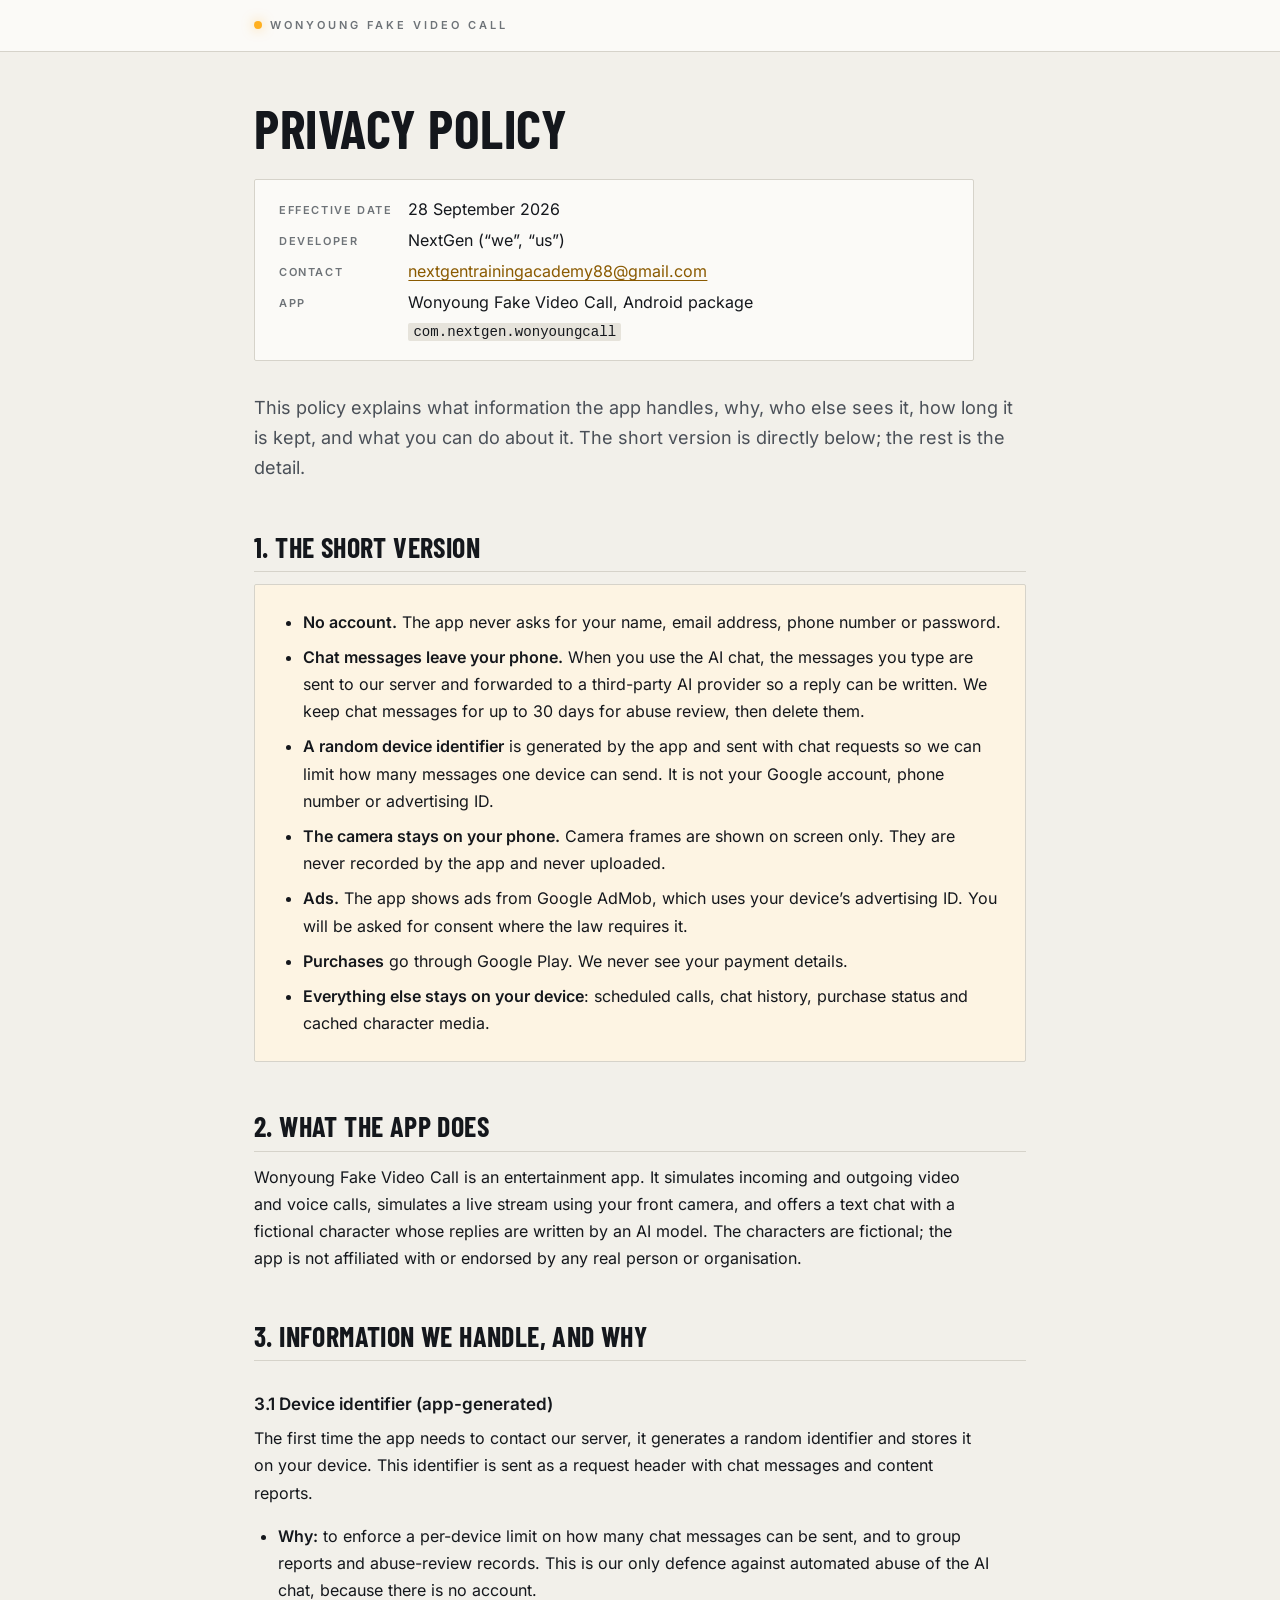
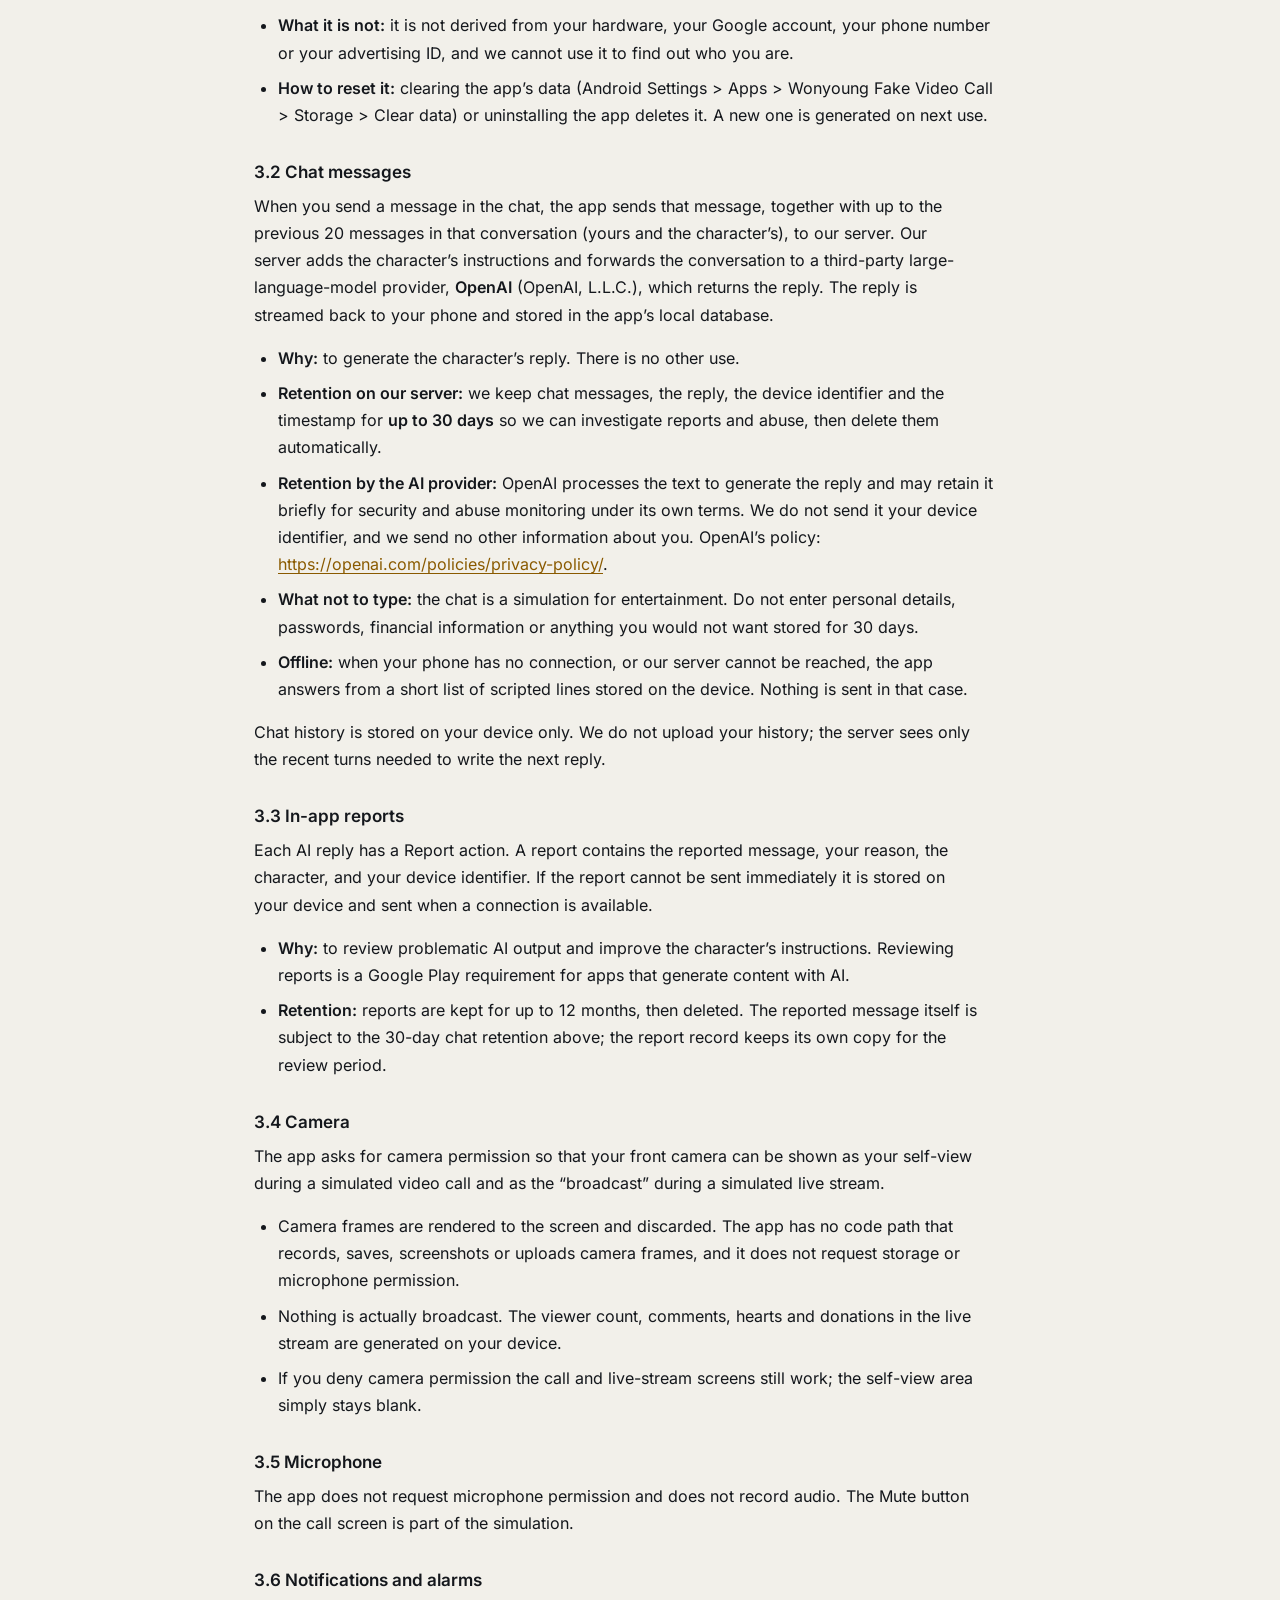
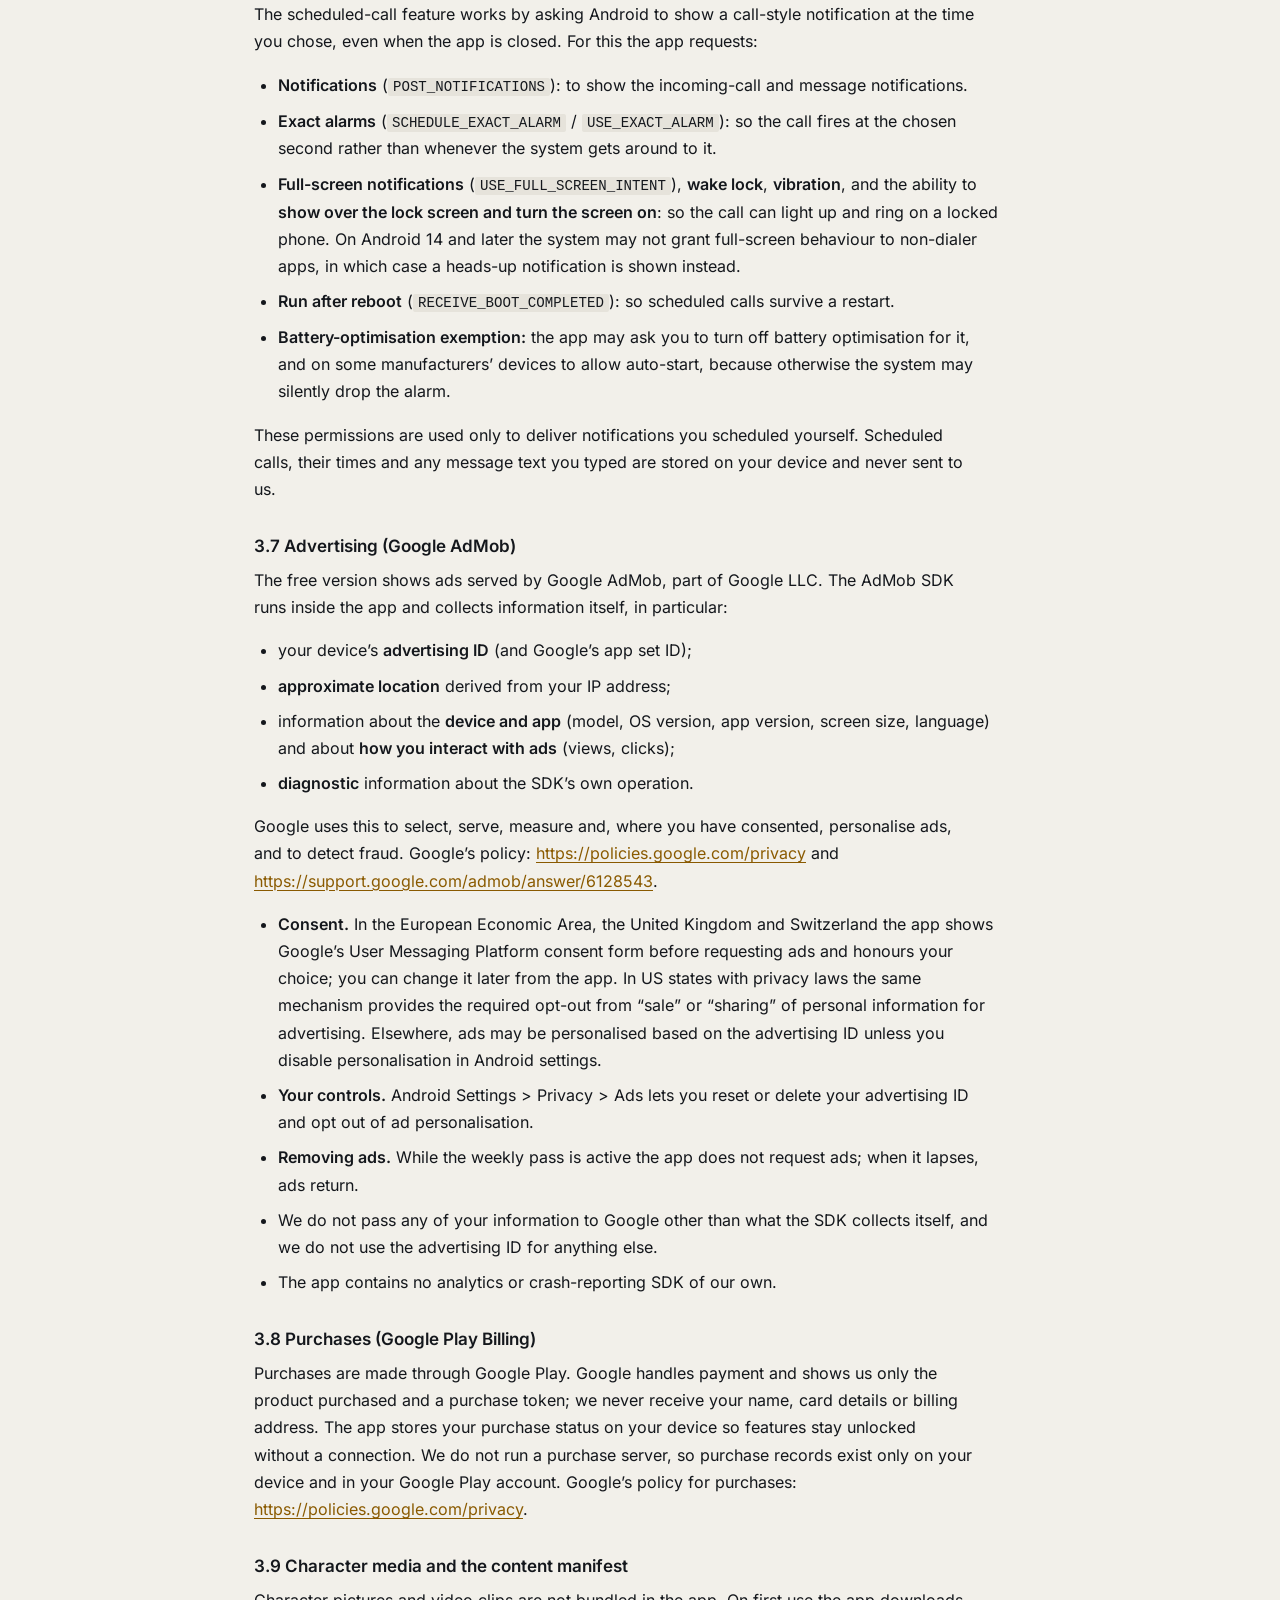
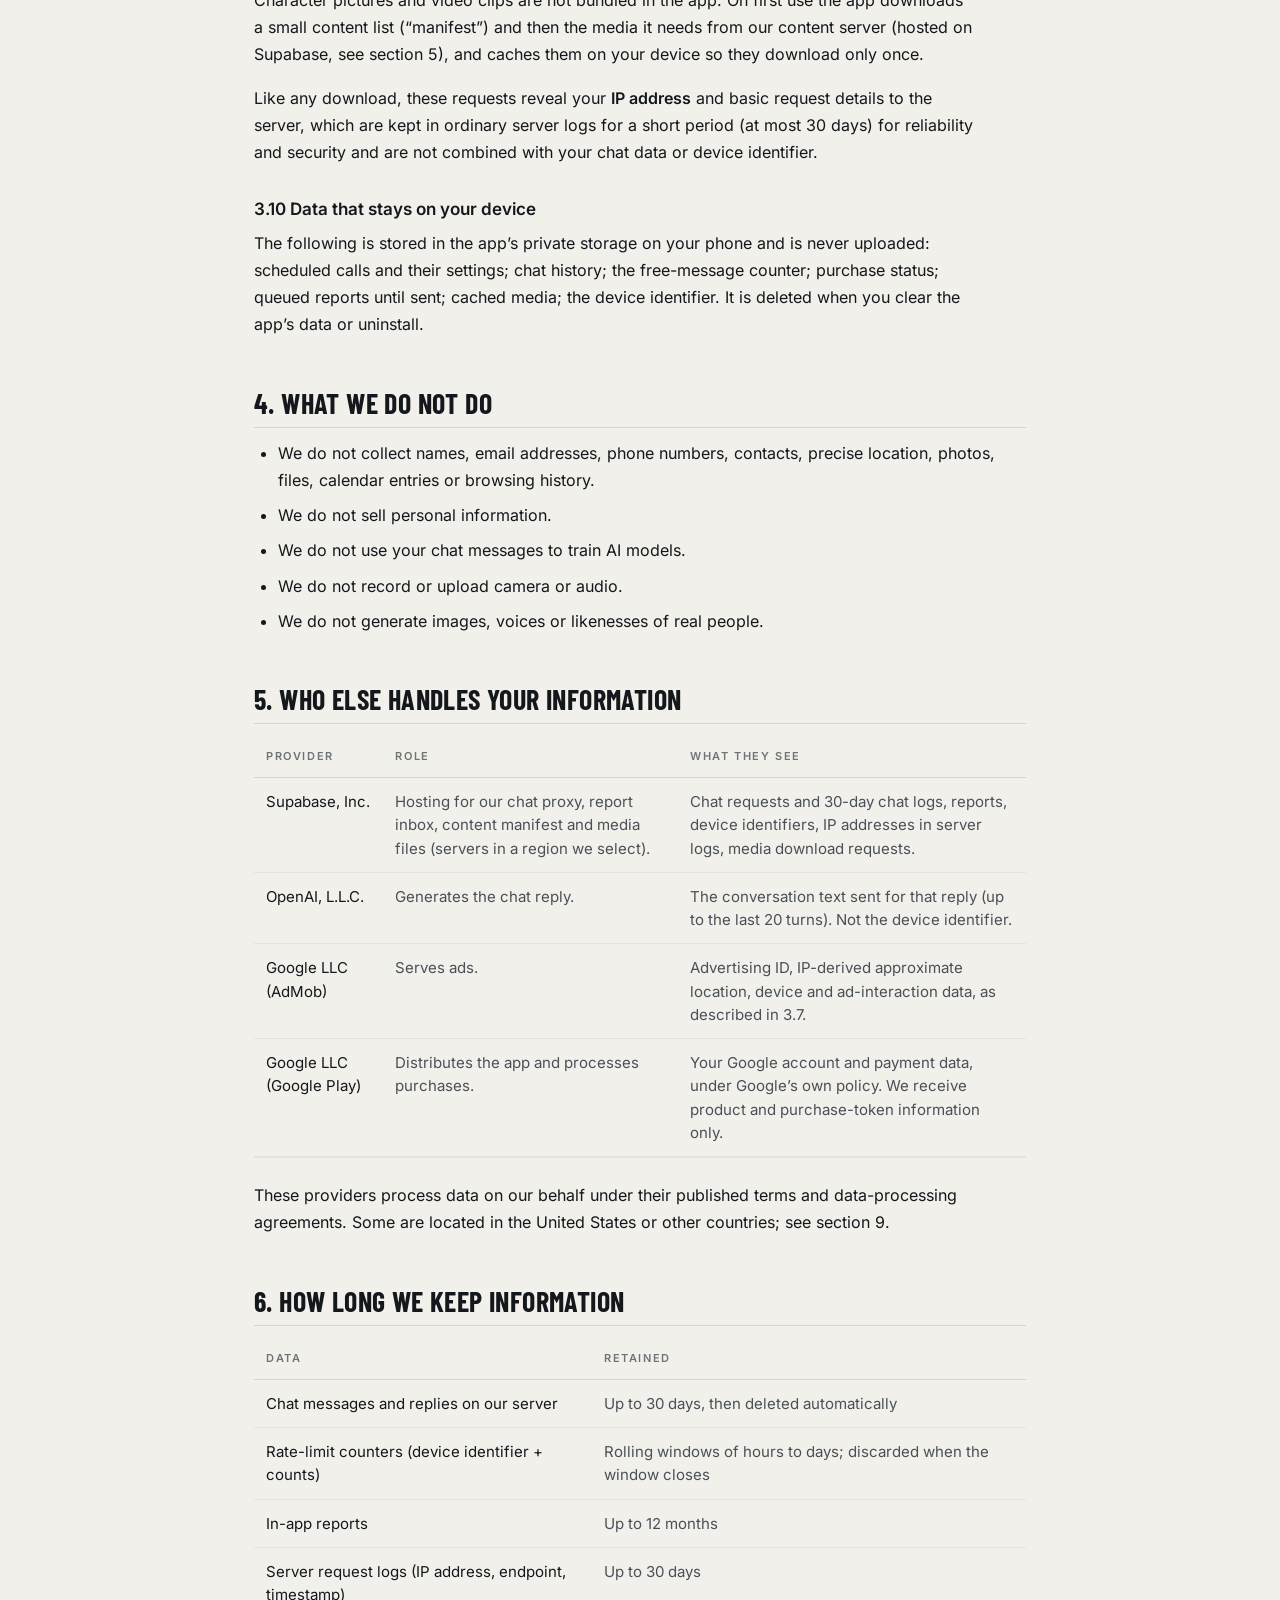
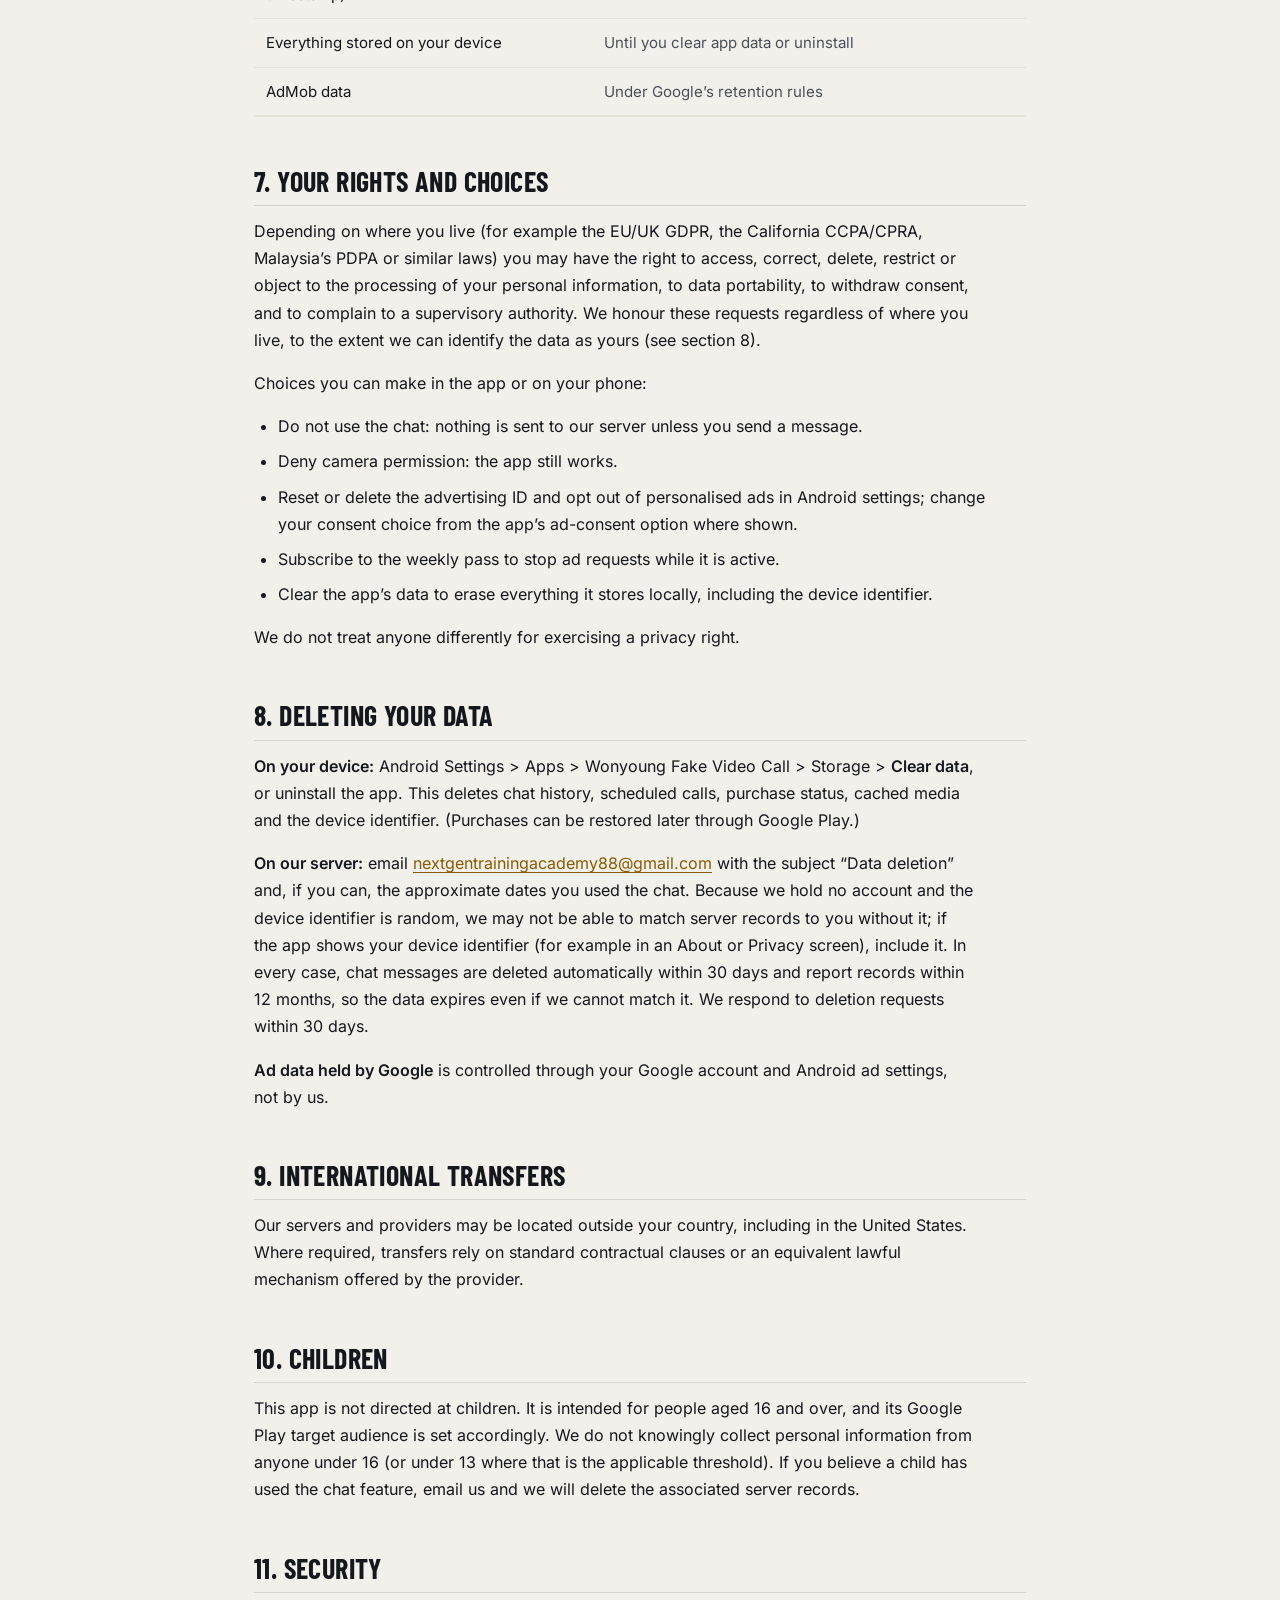
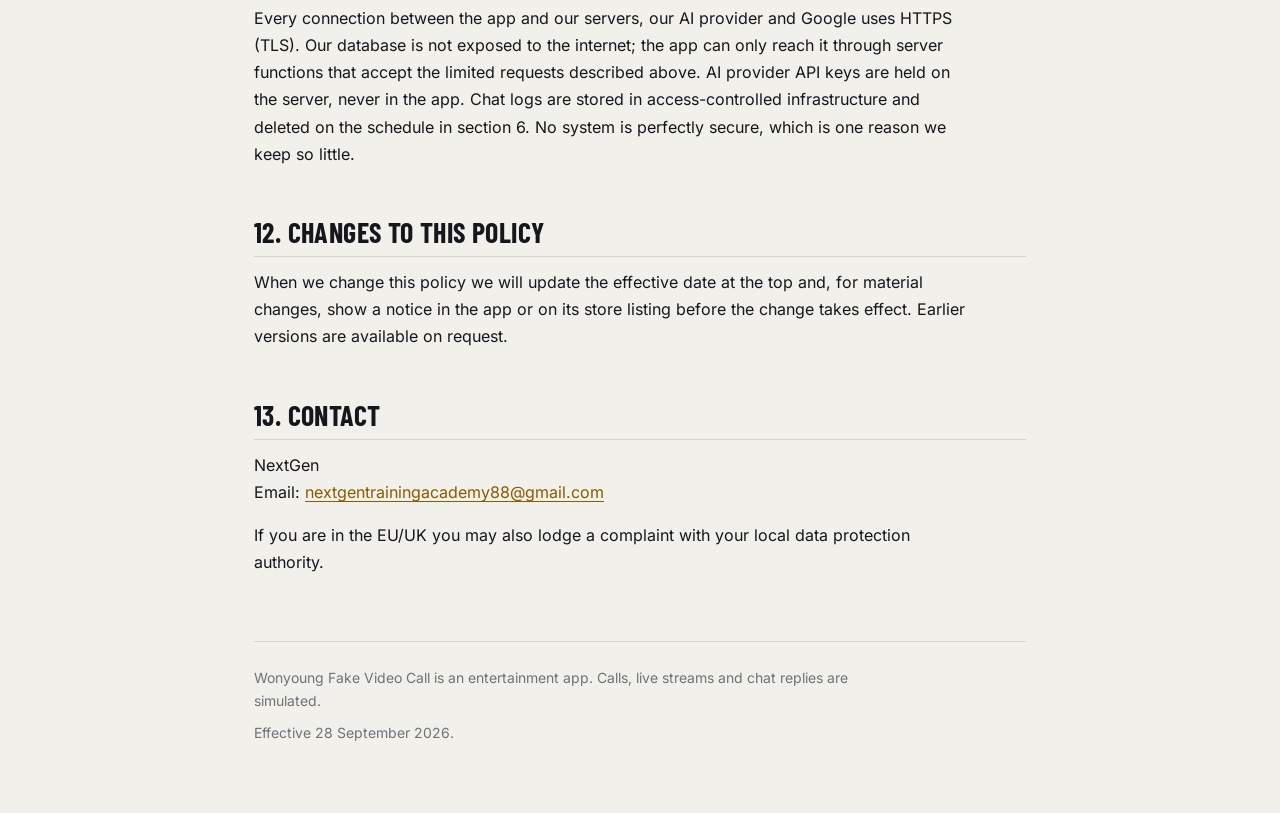
==== wonyoung-fake-video-call/index.html @ 7d5d4f6b "Add Wonyoung Fake Video Call privacy policy Co-Authored-By: Claude Opus 5.5 (1M context) <noreply@an" ====
<!doctype html>
<html lang="en">
<head>
<meta charset="utf-8">
<meta name="viewport" content="width=device-width, initial-scale=1">
<title>Privacy Policy — Wonyoung Fake Video Call</title>
<meta name="description" content="Privacy policy for the Wonyoung Fake Video Call Android app: what the app handles, why, who else sees it, how long it is kept, and how to delete it.">
<meta name="robots" content="index, follow">
<link rel="stylesheet" href="fonts.css">
<style>
/* ─────────────────────────────────────────────────────────────────────────
   The printed timetable, not the lit board. Same world as the app
   (src/design/tokens.ts) but inverted for its real use scene: a long legal
   text, read on a phone in daylight or by a reviewer on a desktop, and
   printed as often as it is read. Light by default, dark when the reader
   asks for it. Legibility outranks expression on this page.

   This folder is the deployable unit — index.html plus fonts.css. Copy the
   whole folder to a public host; nothing else is required and nothing is
   fetched from the network.
   ───────────────────────────────────────────────────────────────────────── */
:root{
  --u1:4px; --u2:8px; --u3:12px; --u4:16px; --u6:24px;
  --u8:32px; --u10:40px; --u12:48px; --u16:64px;

  --paper:#F2F0EA;        /* painted letter white, now the ground */
  --paper-raised:#FBFAF7;
  --rule:#D6D3CA;
  --rule-soft:#E6E3DB;
  --ink:#14171C;
  --ink-dim:#4A5058;
  --ink-faint:#6E7378;    /* brushed steel */
  --amber:#8A5A00;        /* the pending lamp, darkened to carry text on paper */
  --amber-lamp:#FFB020;
  --accent-bg:#FDF4E3;

  --font-flap:"Barlow Condensed","Arial Narrow",Haettenschweiler,sans-serif-condensed,sans-serif;
  --font-body:"Inter","Segoe UI",Roboto,system-ui,sans-serif;
  --measure:72ch;
}
@media (prefers-color-scheme:dark){
  :root{
    --paper:#0E1013; --paper-raised:#191C21;
    --rule:#3A3E43; --rule-soft:#22262C;
    --ink:#F2F0EA; --ink-dim:#9BA0A6; --ink-faint:#878C93;
    --amber:#FFB020; --accent-bg:#191C21;
  }
}

*,*::before,*::after{box-sizing:border-box}
html{-webkit-text-size-adjust:100%}
body{
  margin:0;background:var(--paper);color:var(--ink);
  font-family:var(--font-body);font-size:16px;line-height:1.7;
}
::selection{background:var(--amber-lamp);color:#0A0C0E}
:focus-visible{outline:2px solid var(--amber);outline-offset:2px}

a{color:var(--amber);text-decoration:underline;text-underline-offset:3px;text-decoration-thickness:1px}
a:hover{text-decoration-thickness:2px}

/* Frame header — the one piece of the board that survives onto paper. */
.frame{background:var(--paper-raised);border-bottom:1px solid var(--rule)}
.frame-inner{max-width:820px;margin:0 auto;padding:var(--u4) var(--u6);display:flex;align-items:center;gap:var(--u2)}
.lamp{width:var(--u2);height:var(--u2);border-radius:999px;background:var(--amber-lamp);flex:none;box-shadow:0 0 var(--u3) rgba(255,176,32,.5)}
.board-name{font-weight:600;font-size:11px;letter-spacing:3px;text-transform:uppercase;color:var(--ink-faint)}

main{max-width:820px;margin:0 auto;padding:var(--u12) var(--u6) var(--u16)}

h1{
  font-family:var(--font-flap);font-weight:700;
  font-size:clamp(34px,6.5vw,54px);line-height:1.02;letter-spacing:.5px;
  text-transform:uppercase;margin:0 0 var(--u6);
}
h2{
  font-family:var(--font-flap);font-weight:700;
  font-size:clamp(22px,3.2vw,28px);line-height:1.15;letter-spacing:.4px;
  text-transform:uppercase;margin:var(--u12) 0 var(--u3);
  padding-bottom:var(--u2);border-bottom:1px solid var(--rule);
}
h3{
  font-family:var(--font-body);font-weight:600;font-size:17px;line-height:1.4;
  margin:var(--u8) 0 var(--u2);color:var(--ink);
}
/* The policy quotes full URLs inline; without this they push the page wide on a phone. */
p,li,td,dd{overflow-wrap:anywhere}
p,li{max-width:var(--measure)}
p{margin:0 0 var(--u4)}
ul{margin:0 0 var(--u4);padding-left:var(--u6)}
li{margin-bottom:var(--u2)}
strong{font-weight:600}
code{
  font-family:ui-monospace,SFMono-Regular,Menlo,Consolas,monospace;
  font-size:.88em;background:var(--rule-soft);padding:1px 5px;border-radius:2px;
}

/* Masthead block: the identity fields. */
.meta{
  background:var(--paper-raised);border:1px solid var(--rule);border-radius:2px;
  padding:var(--u4) var(--u6);margin:0 0 var(--u8);max-width:var(--measure);
}
.meta dl{margin:0;display:grid;grid-template-columns:auto 1fr;gap:var(--u1) var(--u4)}
.meta dt{font-weight:600;font-size:11px;letter-spacing:1.6px;text-transform:uppercase;color:var(--ink-faint);padding-top:5px}
.meta dd{margin:0}

.standfirst{font-size:18px;line-height:1.65;color:var(--ink-dim)}

/* The short version earns the one tinted panel on the page. */
.summary{
  background:var(--accent-bg);border:1px solid var(--rule);border-radius:2px;
  padding:var(--u6);margin:0 0 var(--u4);
}
.summary ul{margin:0;padding-left:var(--u6)}
.summary li:last-child{margin-bottom:0}

.scroller{overflow-x:auto;margin:0 0 var(--u6);border-bottom:1px solid var(--rule-soft)}
table{border-collapse:collapse;width:100%;min-width:520px;font-size:15px;line-height:1.55}
th{
  text-align:left;font-weight:600;font-size:11px;letter-spacing:1.6px;text-transform:uppercase;
  color:var(--ink-faint);padding:var(--u3);border-bottom:1px solid var(--rule);vertical-align:bottom;
}
td{padding:var(--u3);border-bottom:1px solid var(--rule-soft);color:var(--ink-dim);vertical-align:top}
td:first-child{color:var(--ink);font-weight:500}

hr{border:0;border-top:1px solid var(--rule);margin:var(--u12) 0}

footer{border-top:1px solid var(--rule);margin-top:var(--u16);padding-top:var(--u6);color:var(--ink-faint);font-size:14px}
footer p{margin:0 0 var(--u2)}

@media (max-width:640px){
  main{padding:var(--u8) var(--u4) var(--u12)}
  .frame-inner{padding:var(--u3) var(--u4)}
  .meta{padding:var(--u4)}
  .meta dl{grid-template-columns:1fr;gap:0}
  .meta dt{padding-top:var(--u2)}
  .summary{padding:var(--u4)}
  body{font-size:16px}
}

@media print{
  :root{--paper:#fff;--paper-raised:#fff;--ink:#000;--ink-dim:#222;--ink-faint:#555;--amber:#000;--accent-bg:#fff;--rule:#bbb;--rule-soft:#ddd}
  body{font-size:10.5pt;line-height:1.5}
  main{max-width:none;padding:0}
  .frame{border-bottom:1px solid #bbb}
  .lamp{box-shadow:none;border:1px solid #666}
  h2{page-break-after:avoid}
  h2,h3{page-break-inside:avoid}
  tr,li{page-break-inside:avoid}
  a{color:#000}
  a[href^="http"]::after{content:" (" attr(href) ")";font-size:8pt;color:#555;word-break:break-all}
  .summary{border:1px solid #bbb}
}
</style>
</head>
<body>

<header class="frame">
  <div class="frame-inner">
    <span class="lamp" aria-hidden="true"></span>
    <span class="board-name">Wonyoung Fake Video Call</span>
  </div>
</header>

<main>
  <h1>Privacy Policy</h1>

  <div class="meta">
    <dl>
      <dt>Effective date</dt><dd>28 September 2026</dd>
      <dt>Developer</dt><dd>NextGen (&ldquo;we&rdquo;, &ldquo;us&rdquo;)</dd>
      <dt>Contact</dt><dd><a href="mailto:nextgentrainingacademy88@gmail.com">nextgentrainingacademy88@gmail.com</a></dd>
      <dt>App</dt><dd>Wonyoung Fake Video Call, Android package <code>com.nextgen.wonyoungcall</code></dd>
    </dl>
  </div>

  <p class="standfirst">This policy explains what information the app handles, why, who else sees it, how long it is kept, and what you can do about it. The short version is directly below; the rest is the detail.</p>

  <h2>1. The short version</h2>
  <div class="summary">
    <ul>
      <li><strong>No account.</strong> The app never asks for your name, email address, phone number or password.</li>
      <li><strong>Chat messages leave your phone.</strong> When you use the AI chat, the messages you type are sent to our server and forwarded to a third-party AI provider so a reply can be written. We keep chat messages for up to 30 days for abuse review, then delete them.</li>
      <li><strong>A random device identifier</strong> is generated by the app and sent with chat requests so we can limit how many messages one device can send. It is not your Google account, phone number or advertising ID.</li>
      <li><strong>The camera stays on your phone.</strong> Camera frames are shown on screen only. They are never recorded by the app and never uploaded.</li>
      <li><strong>Ads.</strong> The app shows ads from Google AdMob, which uses your device&rsquo;s advertising ID. You will be asked for consent where the law requires it.</li>
      <li><strong>Purchases</strong> go through Google Play. We never see your payment details.</li>
      <li><strong>Everything else stays on your device</strong>: scheduled calls, chat history, purchase status and cached character media.</li>
    </ul>
  </div>

  <h2>2. What the app does</h2>
  <p>Wonyoung Fake Video Call is an entertainment app. It simulates incoming and outgoing video and voice calls, simulates a live stream using your front camera, and offers a text chat with a fictional character whose replies are written by an AI model. The characters are fictional; the app is not affiliated with or endorsed by any real person or organisation.</p>

  <h2>3. Information we handle, and why</h2>

  <h3>3.1 Device identifier (app-generated)</h3>
  <p>The first time the app needs to contact our server, it generates a random identifier and stores it on your device. This identifier is sent as a request header with chat messages and content reports.</p>
  <ul>
    <li><strong>Why:</strong> to enforce a per-device limit on how many chat messages can be sent, and to group reports and abuse-review records. This is our only defence against automated abuse of the AI chat, because there is no account.</li>
    <li><strong>What it is not:</strong> it is not derived from your hardware, your Google account, your phone number or your advertising ID, and we cannot use it to find out who you are.</li>
    <li><strong>How to reset it:</strong> clearing the app&rsquo;s data (Android Settings &gt; Apps &gt; Wonyoung Fake Video Call &gt; Storage &gt; Clear data) or uninstalling the app deletes it. A new one is generated on next use.</li>
  </ul>

  <h3>3.2 Chat messages</h3>
  <p>When you send a message in the chat, the app sends that message, together with up to the previous 20 messages in that conversation (yours and the character&rsquo;s), to our server. Our server adds the character&rsquo;s instructions and forwards the conversation to a third-party large-language-model provider, <strong>OpenAI</strong> (OpenAI, L.L.C.), which returns the reply. The reply is streamed back to your phone and stored in the app&rsquo;s local database.</p>
  <ul>
    <li><strong>Why:</strong> to generate the character&rsquo;s reply. There is no other use.</li>
    <li><strong>Retention on our server:</strong> we keep chat messages, the reply, the device identifier and the timestamp for <strong>up to 30 days</strong> so we can investigate reports and abuse, then delete them automatically.</li>
    <li><strong>Retention by the AI provider:</strong> OpenAI processes the text to generate the reply and may retain it briefly for security and abuse monitoring under its own terms. We do not send it your device identifier, and we send no other information about you. OpenAI&rsquo;s policy: <a href="https://openai.com/policies/privacy-policy/">https://openai.com/policies/privacy-policy/</a>.</li>
    <li><strong>What not to type:</strong> the chat is a simulation for entertainment. Do not enter personal details, passwords, financial information or anything you would not want stored for 30 days.</li>
    <li><strong>Offline:</strong> when your phone has no connection, or our server cannot be reached, the app answers from a short list of scripted lines stored on the device. Nothing is sent in that case.</li>
  </ul>
  <p>Chat history is stored on your device only. We do not upload your history; the server sees only the recent turns needed to write the next reply.</p>

  <h3>3.3 In-app reports</h3>
  <p>Each AI reply has a Report action. A report contains the reported message, your reason, the character, and your device identifier. If the report cannot be sent immediately it is stored on your device and sent when a connection is available.</p>
  <ul>
    <li><strong>Why:</strong> to review problematic AI output and improve the character&rsquo;s instructions. Reviewing reports is a Google Play requirement for apps that generate content with AI.</li>
    <li><strong>Retention:</strong> reports are kept for up to 12 months, then deleted. The reported message itself is subject to the 30-day chat retention above; the report record keeps its own copy for the review period.</li>
  </ul>

  <h3>3.4 Camera</h3>
  <p>The app asks for camera permission so that your front camera can be shown as your self-view during a simulated video call and as the &ldquo;broadcast&rdquo; during a simulated live stream.</p>
  <ul>
    <li>Camera frames are rendered to the screen and discarded. The app has no code path that records, saves, screenshots or uploads camera frames, and it does not request storage or microphone permission.</li>
    <li>Nothing is actually broadcast. The viewer count, comments, hearts and donations in the live stream are generated on your device.</li>
    <li>If you deny camera permission the call and live-stream screens still work; the self-view area simply stays blank.</li>
  </ul>

  <h3>3.5 Microphone</h3>
  <p>The app does not request microphone permission and does not record audio. The Mute button on the call screen is part of the simulation.</p>

  <h3>3.6 Notifications and alarms</h3>
  <p>The scheduled-call feature works by asking Android to show a call-style notification at the time you chose, even when the app is closed. For this the app requests:</p>
  <ul>
    <li><strong>Notifications</strong> (<code>POST_NOTIFICATIONS</code>): to show the incoming-call and message notifications.</li>
    <li><strong>Exact alarms</strong> (<code>SCHEDULE_EXACT_ALARM</code> / <code>USE_EXACT_ALARM</code>): so the call fires at the chosen second rather than whenever the system gets around to it.</li>
    <li><strong>Full-screen notifications</strong> (<code>USE_FULL_SCREEN_INTENT</code>), <strong>wake lock</strong>, <strong>vibration</strong>, and the ability to <strong>show over the lock screen and turn the screen on</strong>: so the call can light up and ring on a locked phone. On Android 14 and later the system may not grant full-screen behaviour to non-dialer apps, in which case a heads-up notification is shown instead.</li>
    <li><strong>Run after reboot</strong> (<code>RECEIVE_BOOT_COMPLETED</code>): so scheduled calls survive a restart.</li>
    <li><strong>Battery-optimisation exemption:</strong> the app may ask you to turn off battery optimisation for it, and on some manufacturers&rsquo; devices to allow auto-start, because otherwise the system may silently drop the alarm.</li>
  </ul>
  <p>These permissions are used only to deliver notifications you scheduled yourself. Scheduled calls, their times and any message text you typed are stored on your device and never sent to us.</p>

  <h3 id="ads">3.7 Advertising (Google AdMob)</h3>
  <p>The free version shows ads served by Google AdMob, part of Google LLC. The AdMob SDK runs inside the app and collects information itself, in particular:</p>
  <ul>
    <li>your device&rsquo;s <strong>advertising ID</strong> (and Google&rsquo;s app set ID);</li>
    <li><strong>approximate location</strong> derived from your IP address;</li>
    <li>information about the <strong>device and app</strong> (model, OS version, app version, screen size, language) and about <strong>how you interact with ads</strong> (views, clicks);</li>
    <li><strong>diagnostic</strong> information about the SDK&rsquo;s own operation.</li>
  </ul>
  <p>Google uses this to select, serve, measure and, where you have consented, personalise ads, and to detect fraud. Google&rsquo;s policy: <a href="https://policies.google.com/privacy">https://policies.google.com/privacy</a> and <a href="https://support.google.com/admob/answer/6128543">https://support.google.com/admob/answer/6128543</a>.</p>
  <ul>
    <li><strong>Consent.</strong> In the European Economic Area, the United Kingdom and Switzerland the app shows Google&rsquo;s User Messaging Platform consent form before requesting ads and honours your choice; you can change it later from the app. In US states with privacy laws the same mechanism provides the required opt-out from &ldquo;sale&rdquo; or &ldquo;sharing&rdquo; of personal information for advertising. Elsewhere, ads may be personalised based on the advertising ID unless you disable personalisation in Android settings.</li>
    <li><strong>Your controls.</strong> Android Settings &gt; Privacy &gt; Ads lets you reset or delete your advertising ID and opt out of ad personalisation.</li>
    <li><strong>Removing ads.</strong> While the weekly pass is active the app does not request ads; when it lapses, ads return.</li>
    <li>We do not pass any of your information to Google other than what the SDK collects itself, and we do not use the advertising ID for anything else.</li>
    <li>The app contains no analytics or crash-reporting SDK of our own.</li>
  </ul>

  <h3>3.8 Purchases (Google Play Billing)</h3>
  <p>Purchases are made through Google Play. Google handles payment and shows us only the product purchased and a purchase token; we never receive your name, card details or billing address. The app stores your purchase status on your device so features stay unlocked without a connection. We do not run a purchase server, so purchase records exist only on your device and in your Google Play account. Google&rsquo;s policy for purchases: <a href="https://policies.google.com/privacy">https://policies.google.com/privacy</a>.</p>

  <h3>3.9 Character media and the content manifest</h3>
  <p>Character pictures and video clips are not bundled in the app. On first use the app downloads a small content list (&ldquo;manifest&rdquo;) and then the media it needs from our content server (hosted on Supabase, see section 5), and caches them on your device so they download only once.</p>
  <p>Like any download, these requests reveal your <strong>IP address</strong> and basic request details to the server, which are kept in ordinary server logs for a short period (at most 30 days) for reliability and security and are not combined with your chat data or device identifier.</p>

  <h3>3.10 Data that stays on your device</h3>
  <p>The following is stored in the app&rsquo;s private storage on your phone and is never uploaded: scheduled calls and their settings; chat history; the free-message counter; purchase status; queued reports until sent; cached media; the device identifier. It is deleted when you clear the app&rsquo;s data or uninstall.</p>

  <h2>4. What we do not do</h2>
  <ul>
    <li>We do not collect names, email addresses, phone numbers, contacts, precise location, photos, files, calendar entries or browsing history.</li>
    <li>We do not sell personal information.</li>
    <li>We do not use your chat messages to train AI models.</li>
    <li>We do not record or upload camera or audio.</li>
    <li>We do not generate images, voices or likenesses of real people.</li>
  </ul>

  <h2>5. Who else handles your information</h2>
  <div class="scroller">
    <table>
      <thead><tr><th>Provider</th><th>Role</th><th>What they see</th></tr></thead>
      <tbody>
        <tr>
          <td>Supabase, Inc.</td>
          <td>Hosting for our chat proxy, report inbox, content manifest and media files (servers in a region we select).</td>
          <td>Chat requests and 30-day chat logs, reports, device identifiers, IP addresses in server logs, media download requests.</td>
        </tr>
        <tr>
          <td>OpenAI, L.L.C.</td>
          <td>Generates the chat reply.</td>
          <td>The conversation text sent for that reply (up to the last 20 turns). Not the device identifier.</td>
        </tr>
        <tr>
          <td>Google LLC (AdMob)</td>
          <td>Serves ads.</td>
          <td>Advertising ID, IP-derived approximate location, device and ad-interaction data, as described in 3.7.</td>
        </tr>
        <tr>
          <td>Google LLC (Google Play)</td>
          <td>Distributes the app and processes purchases.</td>
          <td>Your Google account and payment data, under Google&rsquo;s own policy. We receive product and purchase-token information only.</td>
        </tr>
      </tbody>
    </table>
  </div>
  <p>These providers process data on our behalf under their published terms and data-processing agreements. Some are located in the United States or other countries; see section 9.</p>

  <h2>6. How long we keep information</h2>
  <div class="scroller">
    <table>
      <thead><tr><th>Data</th><th>Retained</th></tr></thead>
      <tbody>
        <tr><td>Chat messages and replies on our server</td><td>Up to 30 days, then deleted automatically</td></tr>
        <tr><td>Rate-limit counters (device identifier + counts)</td><td>Rolling windows of hours to days; discarded when the window closes</td></tr>
        <tr><td>In-app reports</td><td>Up to 12 months</td></tr>
        <tr><td>Server request logs (IP address, endpoint, timestamp)</td><td>Up to 30 days</td></tr>
        <tr><td>Everything stored on your device</td><td>Until you clear app data or uninstall</td></tr>
        <tr><td>AdMob data</td><td>Under Google&rsquo;s retention rules</td></tr>
      </tbody>
    </table>
  </div>

  <h2>7. Your rights and choices</h2>
  <p>Depending on where you live (for example the EU/UK GDPR, the California CCPA/CPRA, Malaysia&rsquo;s PDPA or similar laws) you may have the right to access, correct, delete, restrict or object to the processing of your personal information, to data portability, to withdraw consent, and to complain to a supervisory authority. We honour these requests regardless of where you live, to the extent we can identify the data as yours (see section 8).</p>
  <p>Choices you can make in the app or on your phone:</p>
  <ul>
    <li>Do not use the chat: nothing is sent to our server unless you send a message.</li>
    <li>Deny camera permission: the app still works.</li>
    <li>Reset or delete the advertising ID and opt out of personalised ads in Android settings; change your consent choice from the app&rsquo;s ad-consent option where shown.</li>
    <li>Subscribe to the weekly pass to stop ad requests while it is active.</li>
    <li>Clear the app&rsquo;s data to erase everything it stores locally, including the device identifier.</li>
  </ul>
  <p>We do not treat anyone differently for exercising a privacy right.</p>

  <h2 id="delete-your-data">8. Deleting your data</h2>
  <p><strong>On your device:</strong> Android Settings &gt; Apps &gt; Wonyoung Fake Video Call &gt; Storage &gt; <strong>Clear data</strong>, or uninstall the app. This deletes chat history, scheduled calls, purchase status, cached media and the device identifier. (Purchases can be restored later through Google Play.)</p>
  <p><strong>On our server:</strong> email <a href="mailto:nextgentrainingacademy88@gmail.com?subject=Data%20deletion">nextgentrainingacademy88@gmail.com</a> with the subject &ldquo;Data deletion&rdquo; and, if you can, the approximate dates you used the chat. Because we hold no account and the device identifier is random, we may not be able to match server records to you without it; if the app shows your device identifier (for example in an About or Privacy screen), include it. In every case, chat messages are deleted automatically within 30 days and report records within 12 months, so the data expires even if we cannot match it. We respond to deletion requests within 30 days.</p>
  <p><strong>Ad data held by Google</strong> is controlled through your Google account and Android ad settings, not by us.</p>

  <h2>9. International transfers</h2>
  <p>Our servers and providers may be located outside your country, including in the United States. Where required, transfers rely on standard contractual clauses or an equivalent lawful mechanism offered by the provider.</p>

  <h2>10. Children</h2>
  <p>This app is not directed at children. It is intended for people aged 16 and over, and its Google Play target audience is set accordingly. We do not knowingly collect personal information from anyone under 16 (or under 13 where that is the applicable threshold). If you believe a child has used the chat feature, email us and we will delete the associated server records.</p>

  <h2>11. Security</h2>
  <p>Every connection between the app and our servers, our AI provider and Google uses HTTPS (TLS). Our database is not exposed to the internet; the app can only reach it through server functions that accept the limited requests described above. AI provider API keys are held on the server, never in the app. Chat logs are stored in access-controlled infrastructure and deleted on the schedule in section 6. No system is perfectly secure, which is one reason we keep so little.</p>

  <h2>12. Changes to this policy</h2>
  <p>When we change this policy we will update the effective date at the top and, for material changes, show a notice in the app or on its store listing before the change takes effect. Earlier versions are available on request.</p>

  <h2>13. Contact</h2>
  <p>NextGen<br>
  Email: <a href="mailto:nextgentrainingacademy88@gmail.com">nextgentrainingacademy88@gmail.com</a></p>
  <p>If you are in the EU/UK you may also lodge a complaint with your local data protection authority.</p>

  <footer>
    <p>Wonyoung Fake Video Call is an entertainment app. Calls, live streams and chat replies are simulated.</p>
    <p>Effective 28 September 2026.</p>
  </footer>
</main>

</body>
</html>
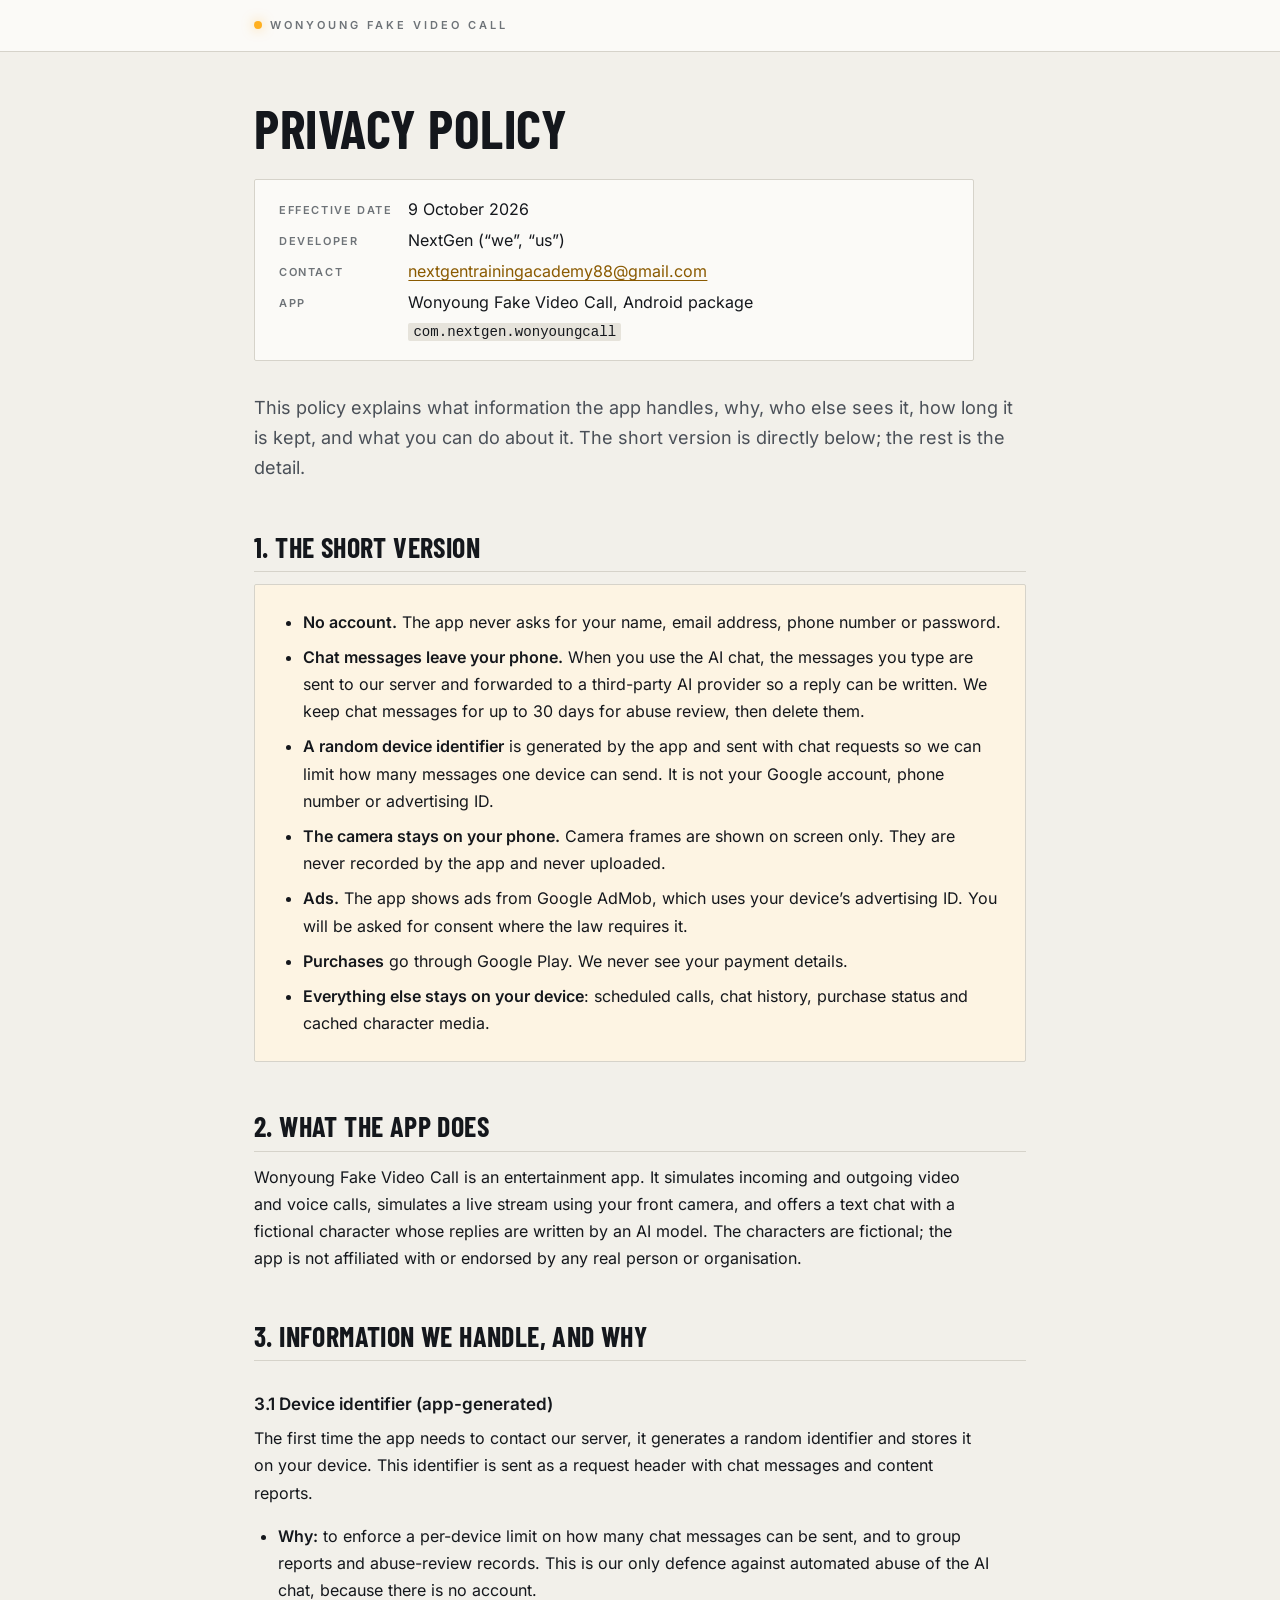
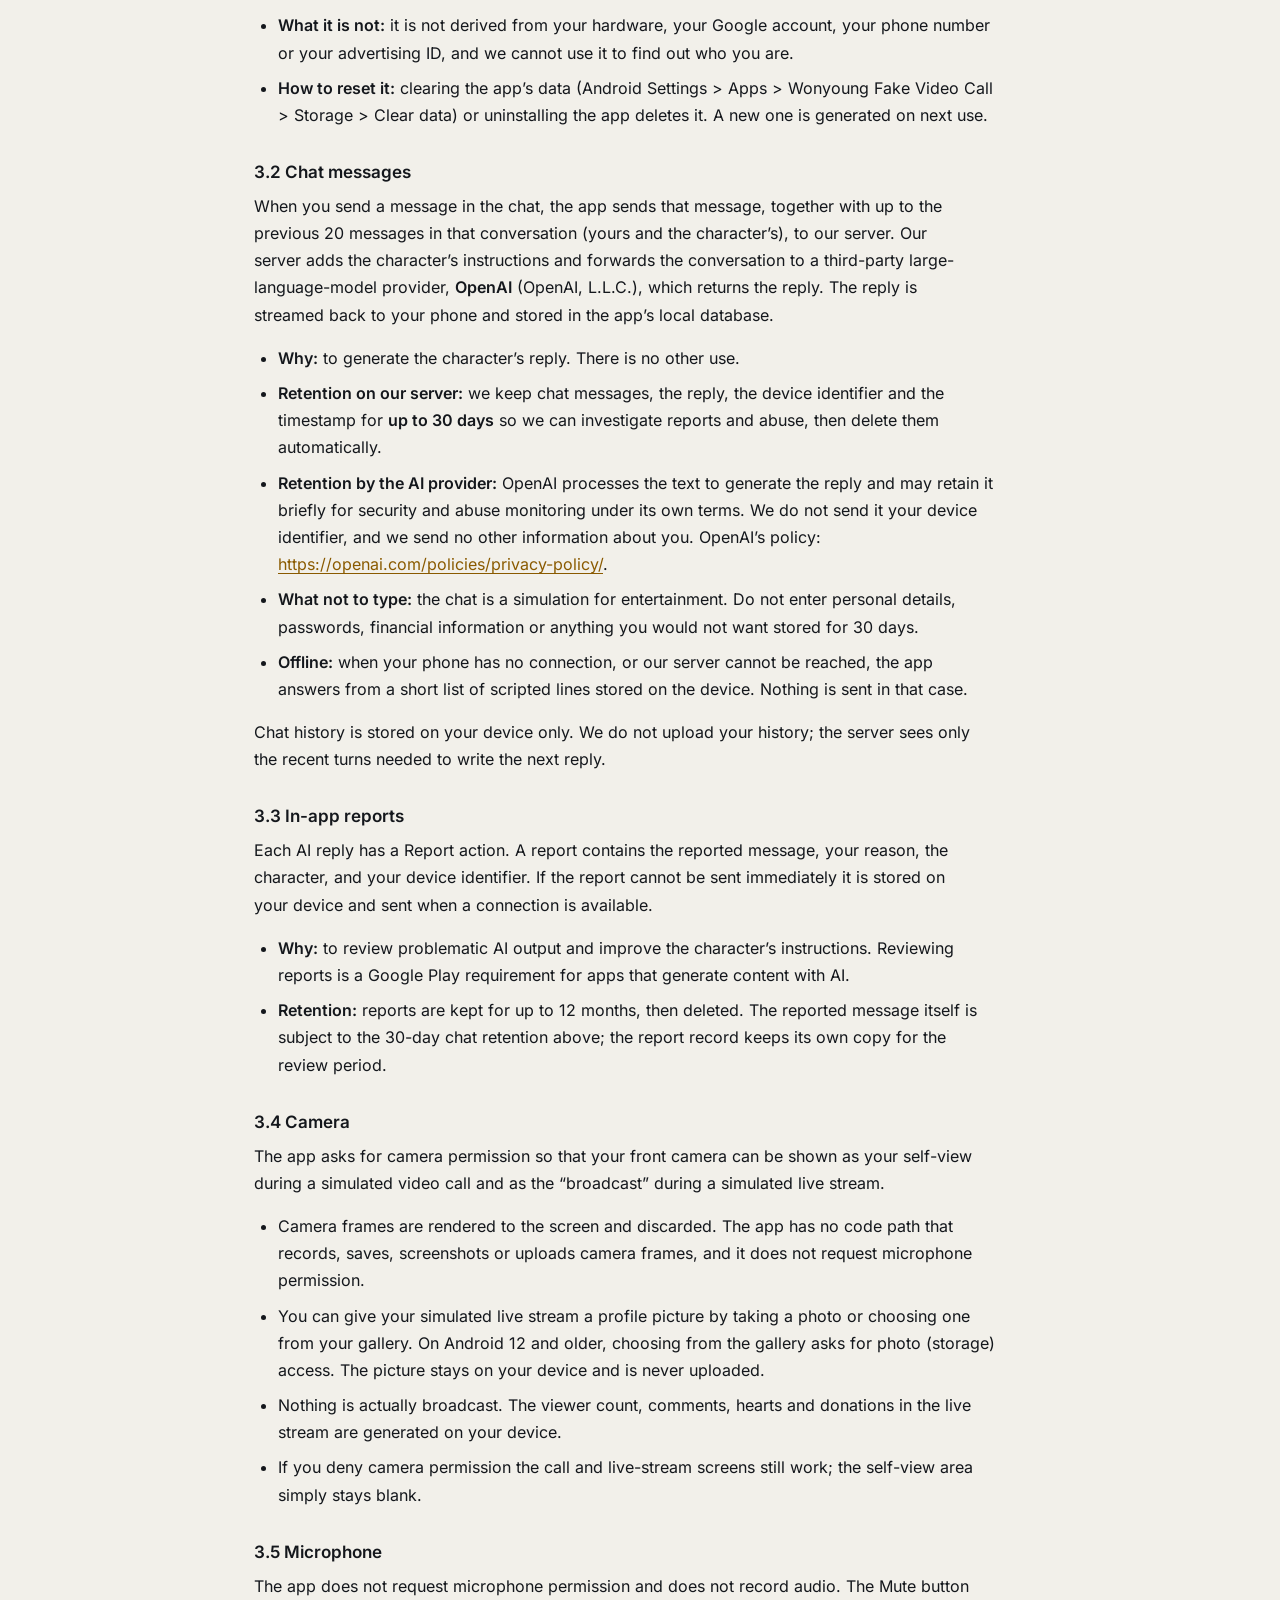
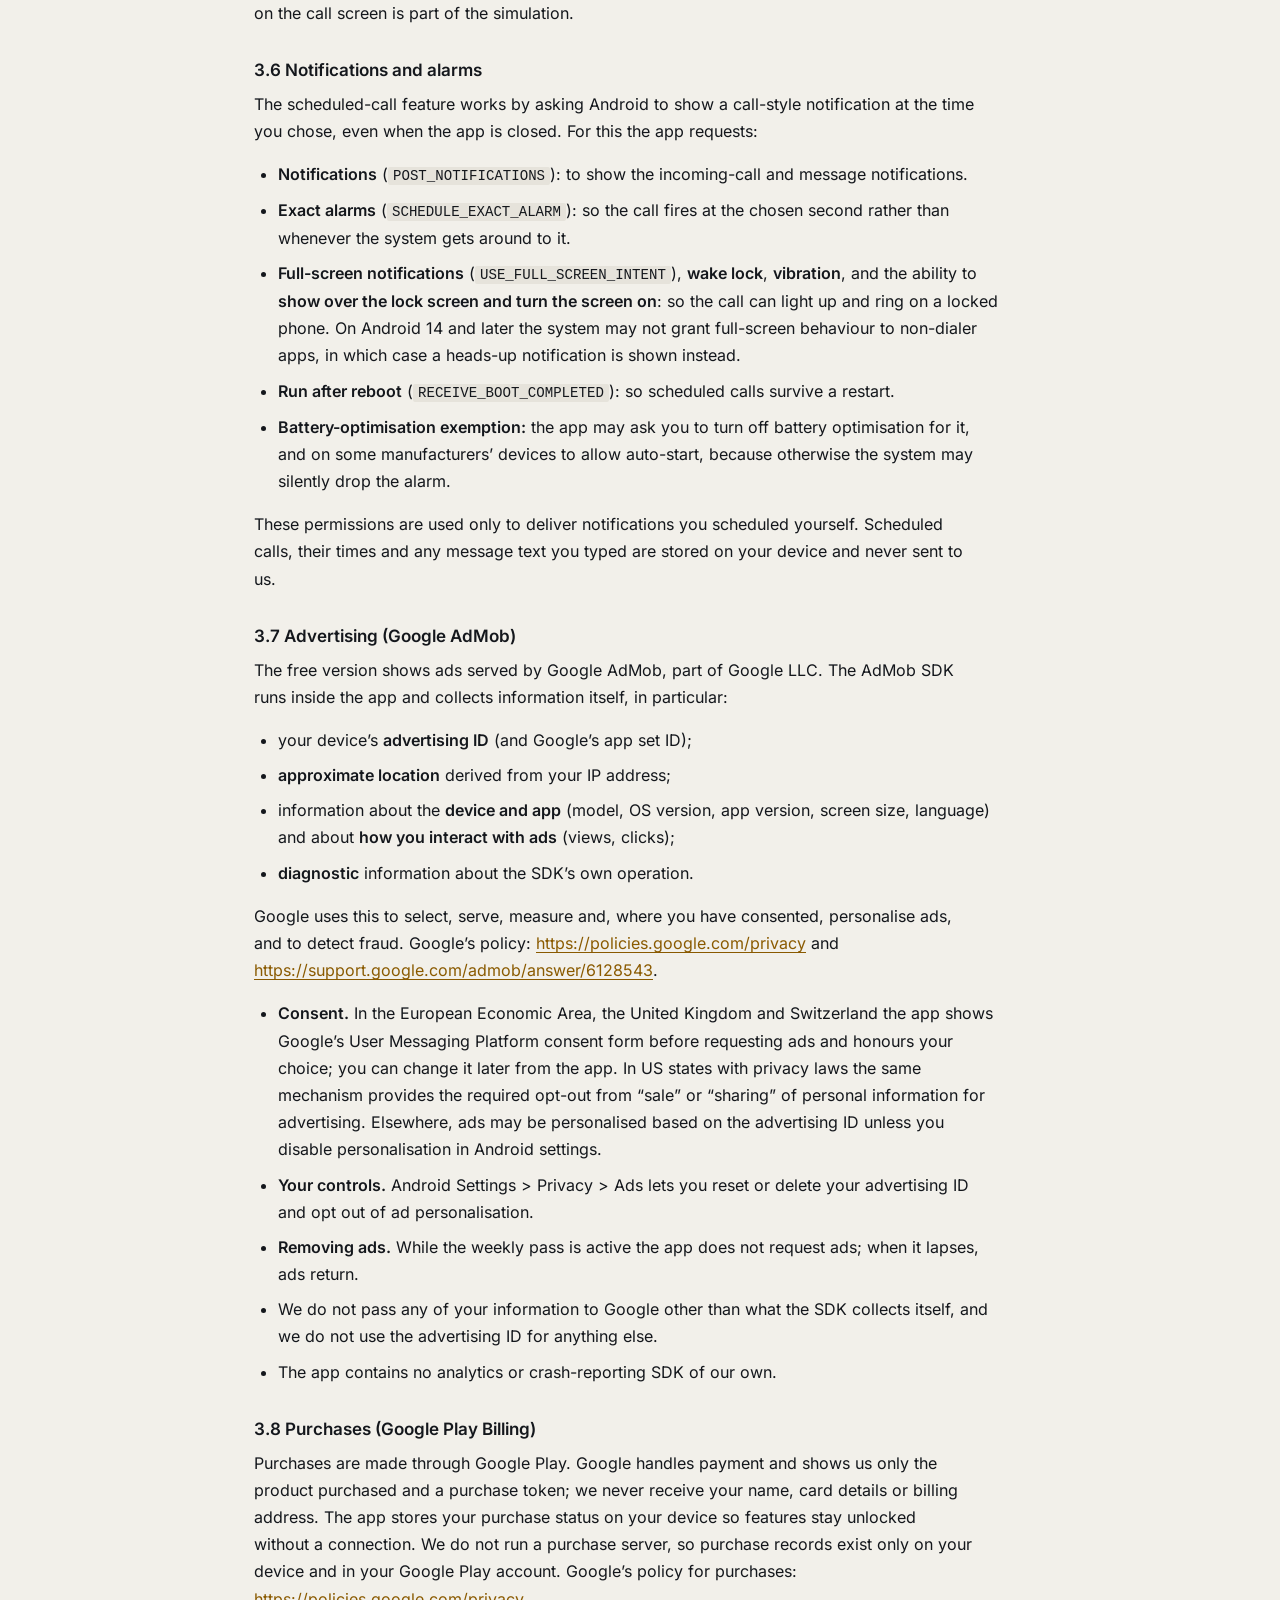
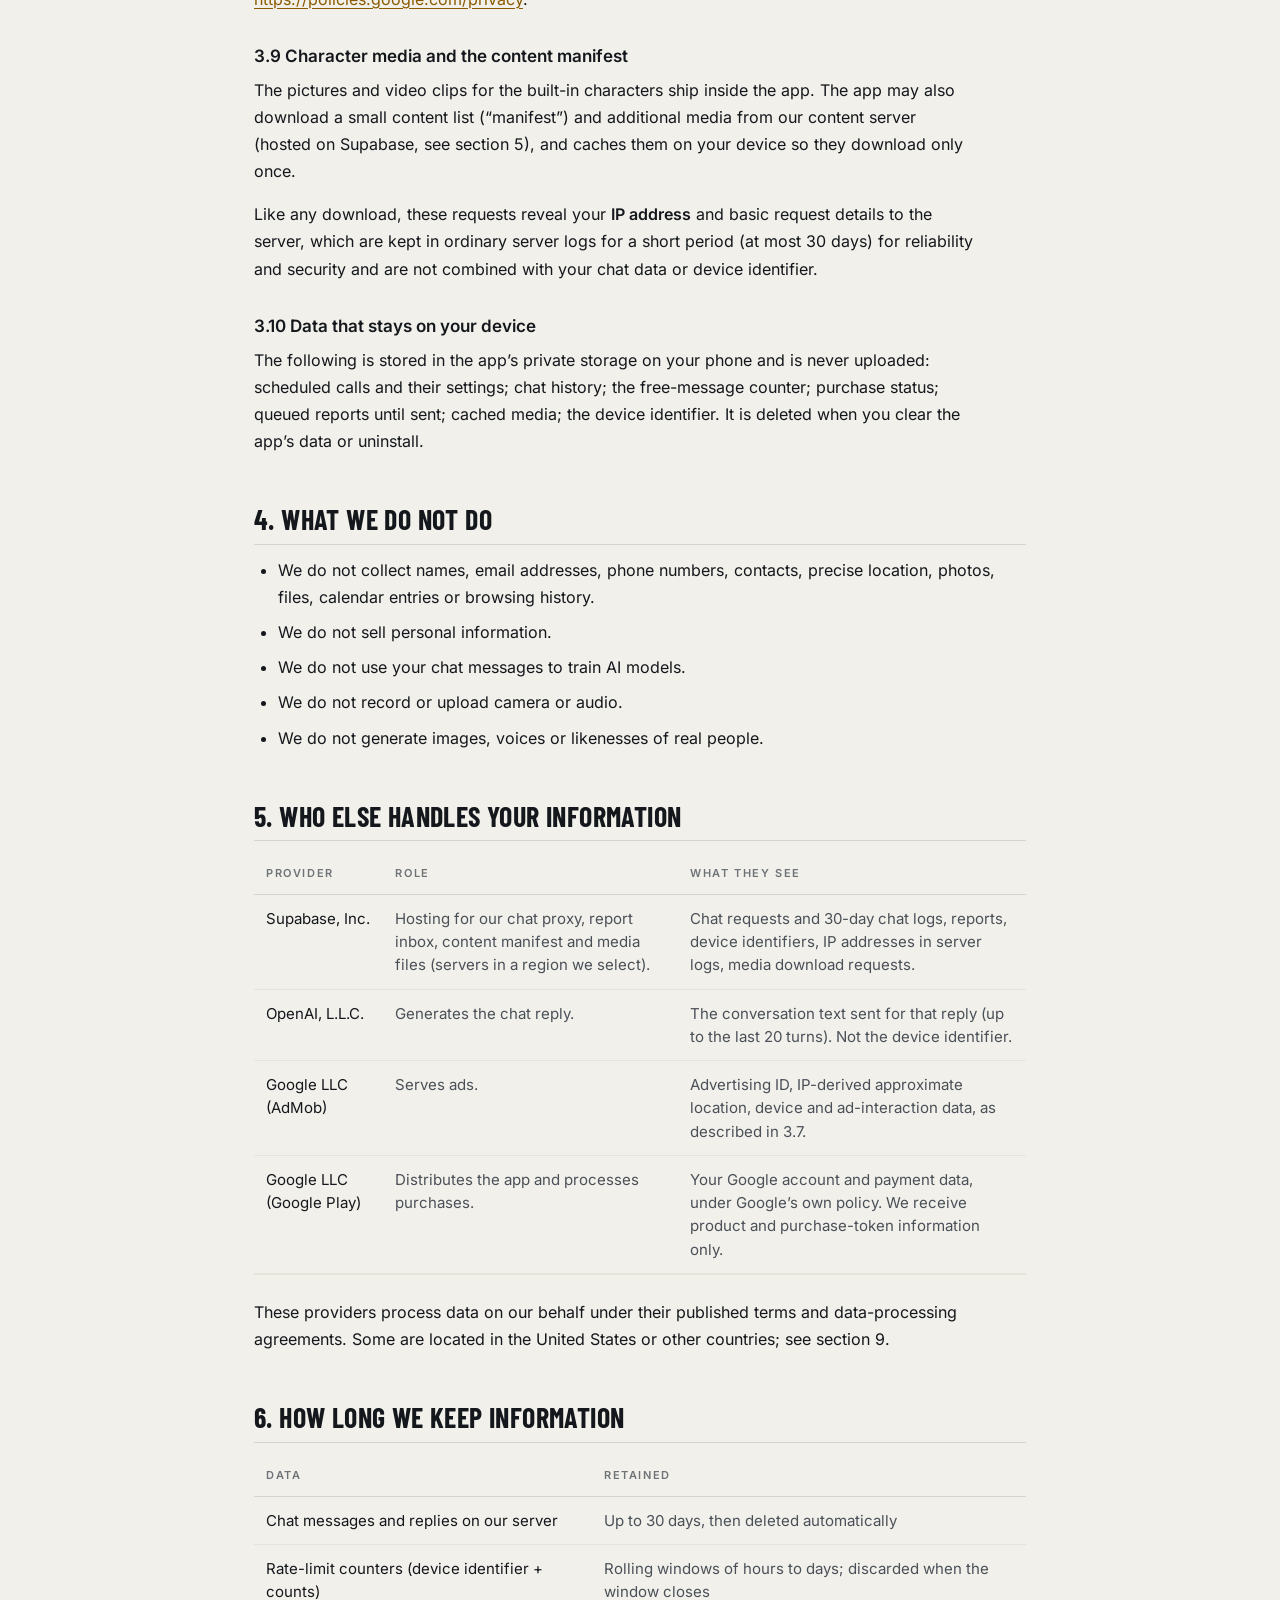
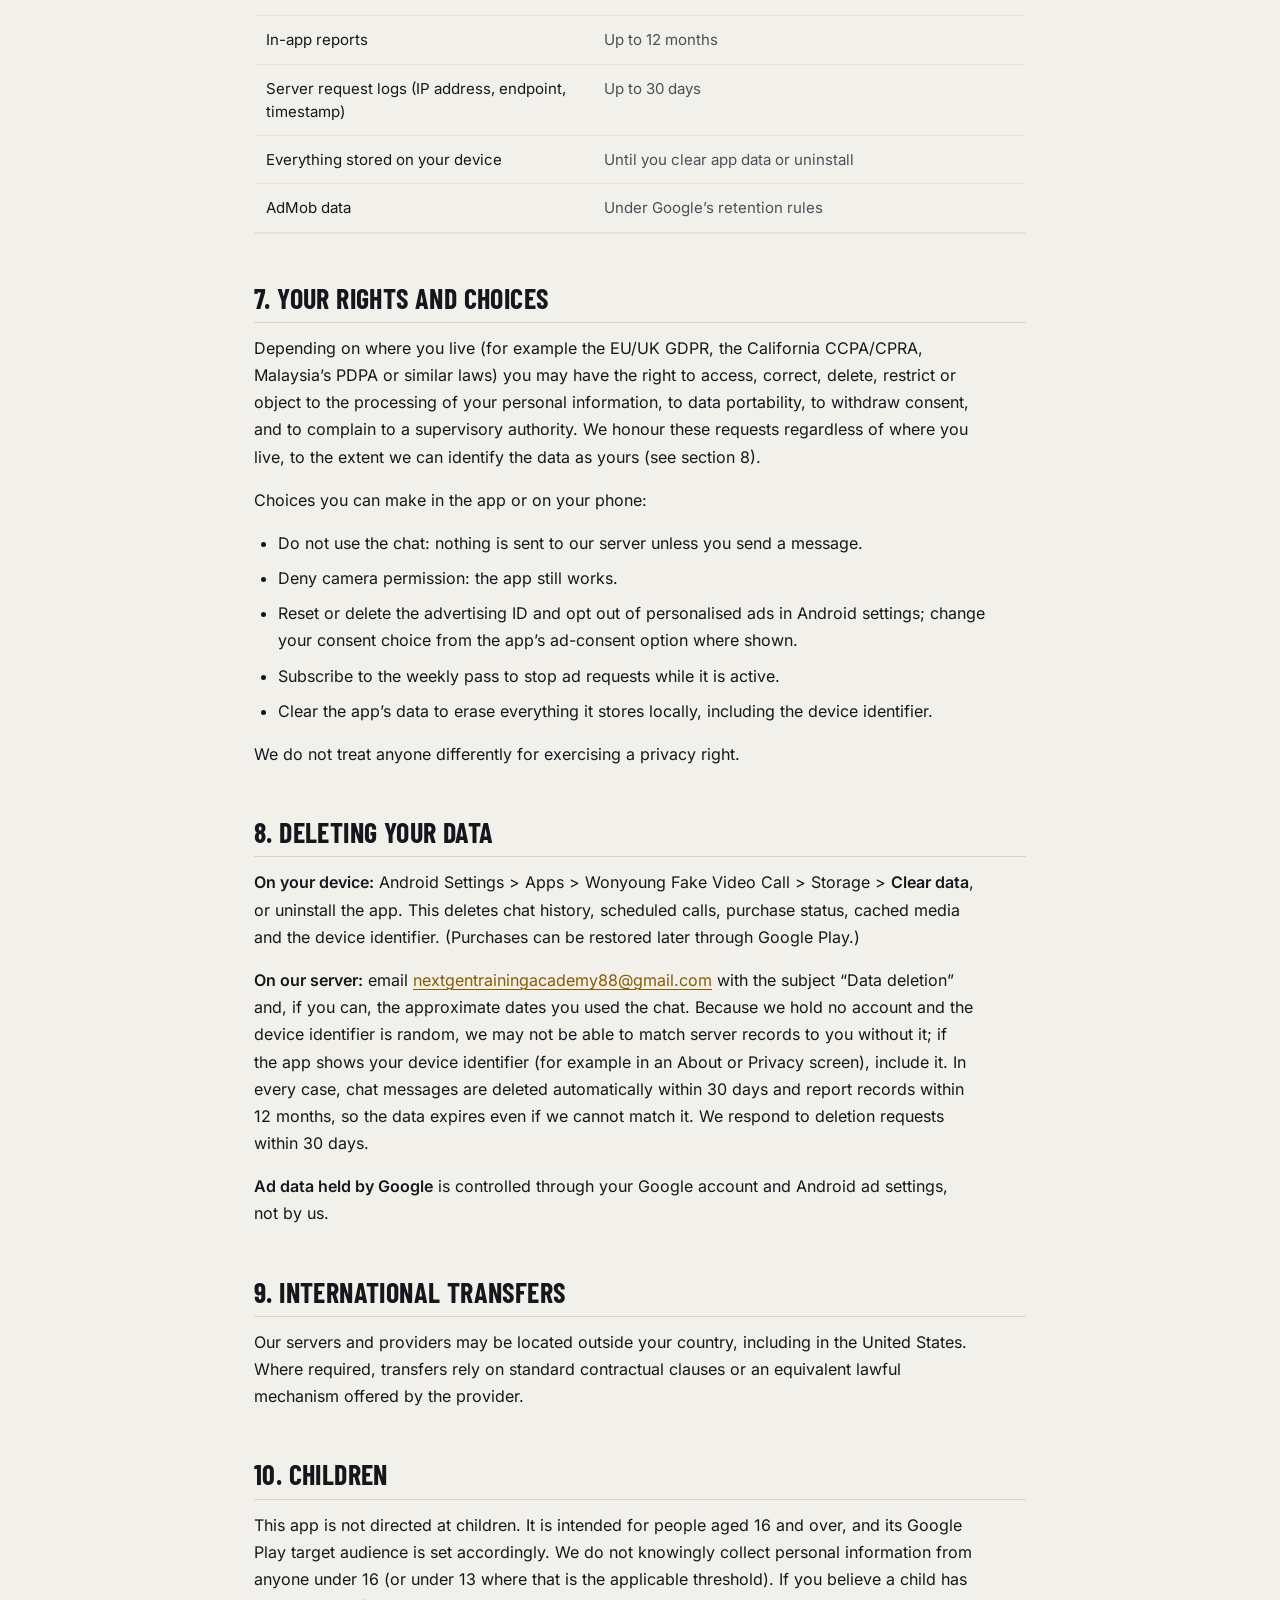
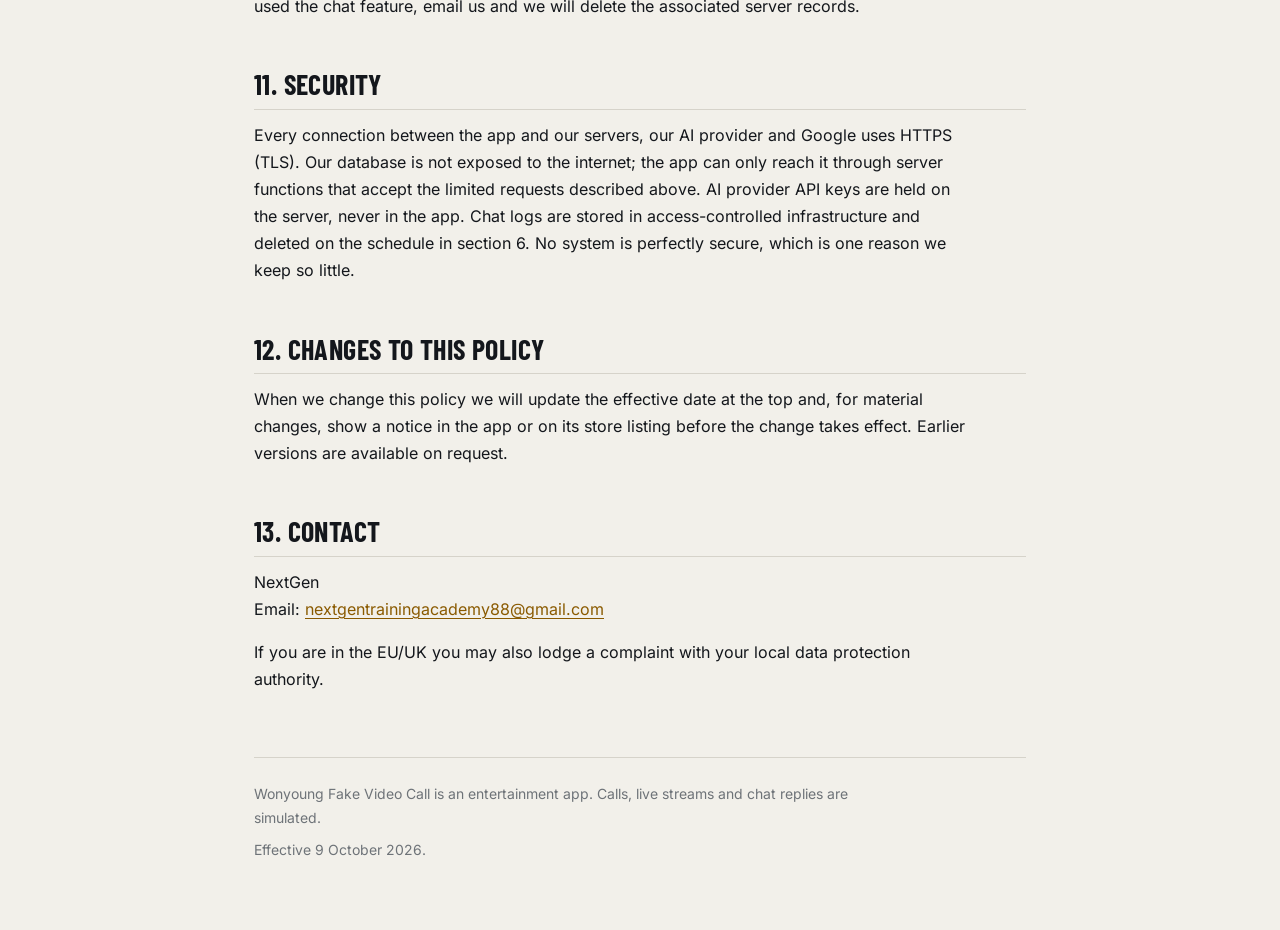
==== commit 1d6abedd: "WonYoung privacy policy: no microphone permission, gallery photo access, bundled character media Co-" ====
--- a/wonyoung-fake-video-call/index.html
+++ b/wonyoung-fake-video-call/index.html
@@ -166,7 +166,7 @@
 
   <div class="meta">
     <dl>
-      <dt>Effective date</dt><dd>28 September 2026</dd>
+      <dt>Effective date</dt><dd>9 October 2026</dd>
       <dt>Developer</dt><dd>NextGen (&ldquo;we&rdquo;, &ldquo;us&rdquo;)</dd>
       <dt>Contact</dt><dd><a href="mailto:nextgentrainingacademy88@gmail.com">nextgentrainingacademy88@gmail.com</a></dd>
       <dt>App</dt><dd>Wonyoung Fake Video Call, Android package <code>com.nextgen.wonyoungcall</code></dd>
@@ -222,7 +222,8 @@
   <h3>3.4 Camera</h3>
   <p>The app asks for camera permission so that your front camera can be shown as your self-view during a simulated video call and as the &ldquo;broadcast&rdquo; during a simulated live stream.</p>
   <ul>
-    <li>Camera frames are rendered to the screen and discarded. The app has no code path that records, saves, screenshots or uploads camera frames, and it does not request storage or microphone permission.</li>
+    <li>Camera frames are rendered to the screen and discarded. The app has no code path that records, saves, screenshots or uploads camera frames, and it does not request microphone permission.</li>
+    <li>You can give your simulated live stream a profile picture by taking a photo or choosing one from your gallery. On Android 12 and older, choosing from the gallery asks for photo (storage) access. The picture stays on your device and is never uploaded.</li>
     <li>Nothing is actually broadcast. The viewer count, comments, hearts and donations in the live stream are generated on your device.</li>
     <li>If you deny camera permission the call and live-stream screens still work; the self-view area simply stays blank.</li>
   </ul>
@@ -234,7 +235,7 @@
   <p>The scheduled-call feature works by asking Android to show a call-style notification at the time you chose, even when the app is closed. For this the app requests:</p>
   <ul>
     <li><strong>Notifications</strong> (<code>POST_NOTIFICATIONS</code>): to show the incoming-call and message notifications.</li>
-    <li><strong>Exact alarms</strong> (<code>SCHEDULE_EXACT_ALARM</code> / <code>USE_EXACT_ALARM</code>): so the call fires at the chosen second rather than whenever the system gets around to it.</li>
+    <li><strong>Exact alarms</strong> (<code>SCHEDULE_EXACT_ALARM</code>): so the call fires at the chosen second rather than whenever the system gets around to it.</li>
     <li><strong>Full-screen notifications</strong> (<code>USE_FULL_SCREEN_INTENT</code>), <strong>wake lock</strong>, <strong>vibration</strong>, and the ability to <strong>show over the lock screen and turn the screen on</strong>: so the call can light up and ring on a locked phone. On Android 14 and later the system may not grant full-screen behaviour to non-dialer apps, in which case a heads-up notification is shown instead.</li>
     <li><strong>Run after reboot</strong> (<code>RECEIVE_BOOT_COMPLETED</code>): so scheduled calls survive a restart.</li>
     <li><strong>Battery-optimisation exemption:</strong> the app may ask you to turn off battery optimisation for it, and on some manufacturers&rsquo; devices to allow auto-start, because otherwise the system may silently drop the alarm.</li>
@@ -262,7 +263,7 @@
   <p>Purchases are made through Google Play. Google handles payment and shows us only the product purchased and a purchase token; we never receive your name, card details or billing address. The app stores your purchase status on your device so features stay unlocked without a connection. We do not run a purchase server, so purchase records exist only on your device and in your Google Play account. Google&rsquo;s policy for purchases: <a href="https://policies.google.com/privacy">https://policies.google.com/privacy</a>.</p>
 
   <h3>3.9 Character media and the content manifest</h3>
-  <p>Character pictures and video clips are not bundled in the app. On first use the app downloads a small content list (&ldquo;manifest&rdquo;) and then the media it needs from our content server (hosted on Supabase, see section 5), and caches them on your device so they download only once.</p>
+  <p>The pictures and video clips for the built-in characters ship inside the app. The app may also download a small content list (&ldquo;manifest&rdquo;) and additional media from our content server (hosted on Supabase, see section 5), and caches them on your device so they download only once.</p>
   <p>Like any download, these requests reveal your <strong>IP address</strong> and basic request details to the server, which are kept in ordinary server logs for a short period (at most 30 days) for reliability and security and are not combined with your chat data or device identifier.</p>
 
   <h3>3.10 Data that stays on your device</h3>
@@ -358,7 +359,7 @@
 
   <footer>
     <p>Wonyoung Fake Video Call is an entertainment app. Calls, live streams and chat replies are simulated.</p>
-    <p>Effective 28 September 2026.</p>
+    <p>Effective 9 October 2026.</p>
   </footer>
 </main>
 
